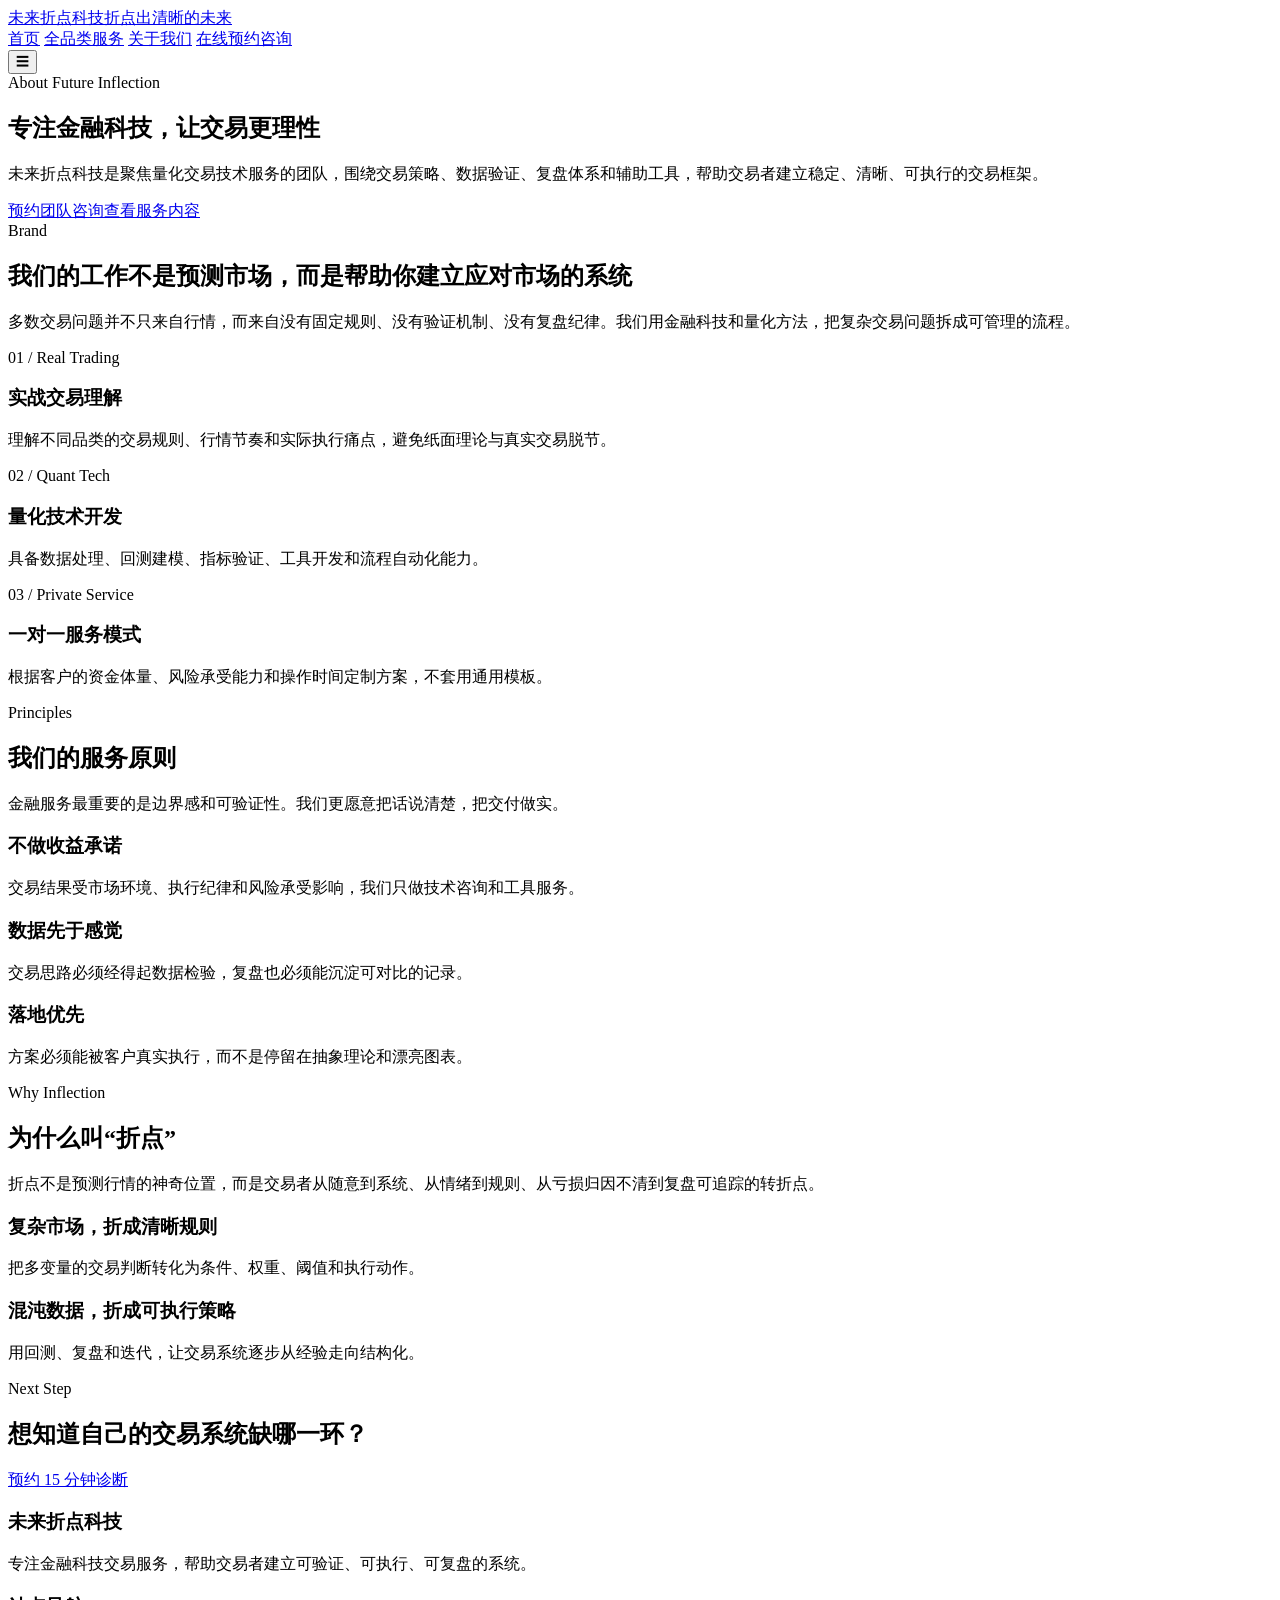
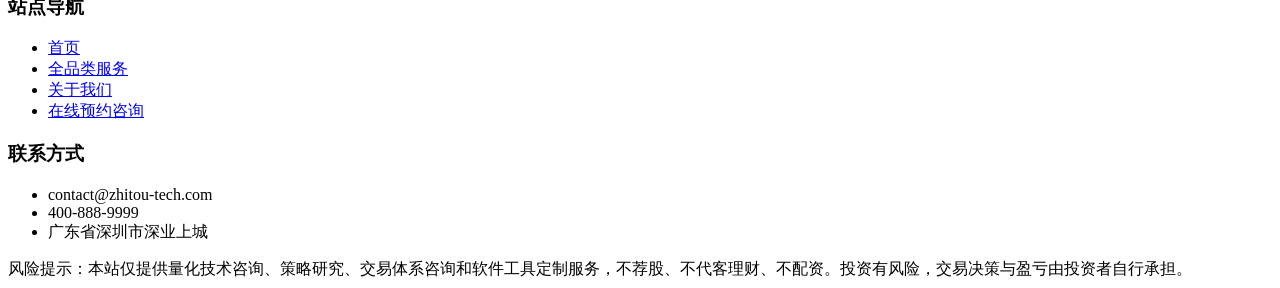
==== about.html @ 55a1f076 "publish site: about.html" ====
<!DOCTYPE html>
<html lang="zh-CN">
<head>
  <meta charset="UTF-8">
  <meta name="viewport" content="width=device-width, initial-scale=1.0">
  <title>关于我们｜未来折点科技</title>
  <meta name="description" content="了解未来折点科技的团队能力、服务理念和金融科技背景，我们专注量化交易技术咨询、策略研究和工具定制开发。">
  <meta name="keywords" content="未来折点科技,金融科技团队,量化交易团队,交易系统咨询,策略研究">
  <meta name="robots" content="index,follow">
  <link rel="canonical" href="https://example.com/about">
  <meta property="og:title" content="关于我们｜未来折点科技">
  <meta property="og:description" content="专注金融科技，用系统化方法帮助交易者把经验沉淀为规则。">
  <meta property="og:type" content="website">
  <meta property="og:url" content="https://example.com/about">
  <link rel="stylesheet" href="assets/styles.css">
  <script type="application/ld+json">
  {
    "@context": "https://schema.org",
    "@type": "AboutPage",
    "name": "关于未来折点科技",
    "url": "https://example.com/about",
    "isPartOf": {"@type": "WebSite", "name": "未来折点科技", "url": "https://example.com/"}
  }
  </script>
</head>
<body>
  <div class="progress" data-progress></div>
  <header class="site-header">
    <div class="container nav-wrap">
      <a class="brand" href="index.html"><span class="brand-mark"></span><span>未来折点科技<span class="brand-sub">折点出清晰的未来</span></span></a>
      <nav class="nav-links" data-nav>
        <a href="index.html">首页</a>
        <a href="services.html">全品类服务</a>
        <a class="active" href="about.html">关于我们</a>
        <a class="nav-cta" href="booking.html">在线预约咨询</a>
      </nav>
      <button class="menu-button" data-menu-button aria-label="打开导航" aria-expanded="false">☰</button>
    </div>
  </header>

  <main>
    <section class="page-hero">
      <div class="container">
        <div class="eyebrow">About Future Inflection</div>
        <h1>专注金融科技，让交易更理性</h1>
        <p class="lead">未来折点科技是聚焦量化交易技术服务的团队，围绕交易策略、数据验证、复盘体系和辅助工具，帮助交易者建立稳定、清晰、可执行的交易框架。</p>
        <div class="actions"><a class="button" href="booking.html">预约团队咨询</a><a class="button secondary" href="services.html">查看服务内容</a></div>
      </div>
    </section>

    <section class="section">
      <div class="container">
        <div class="section-head">
          <div><div class="section-kicker">Brand</div><h2>我们的工作不是预测市场，而是帮助你建立应对市场的系统</h2></div>
          <p>多数交易问题并不只来自行情，而来自没有固定规则、没有验证机制、没有复盘纪律。我们用金融科技和量化方法，把复杂交易问题拆成可管理的流程。</p>
        </div>
        <div class="cards-3">
          <article class="card"><div class="card-index">01 / Real Trading</div><h3>实战交易理解</h3><p>理解不同品类的交易规则、行情节奏和实际执行痛点，避免纸面理论与真实交易脱节。</p></article>
          <article class="card"><div class="card-index">02 / Quant Tech</div><h3>量化技术开发</h3><p>具备数据处理、回测建模、指标验证、工具开发和流程自动化能力。</p></article>
          <article class="card"><div class="card-index">03 / Private Service</div><h3>一对一服务模式</h3><p>根据客户的资金体量、风险承受能力和操作时间定制方案，不套用通用模板。</p></article>
        </div>
      </div>
    </section>

    <section class="section compact">
      <div class="container panel-band">
        <div class="section-head">
          <div><div class="section-kicker">Principles</div><h2>我们的服务原则</h2></div>
          <p>金融服务最重要的是边界感和可验证性。我们更愿意把话说清楚，把交付做实。</p>
        </div>
        <div class="cards-3">
          <article class="quote-card"><h3>不做收益承诺</h3><p>交易结果受市场环境、执行纪律和风险承受影响，我们只做技术咨询和工具服务。</p></article>
          <article class="quote-card"><h3>数据先于感觉</h3><p>交易思路必须经得起数据检验，复盘也必须能沉淀可对比的记录。</p></article>
          <article class="quote-card"><h3>落地优先</h3><p>方案必须能被客户真实执行，而不是停留在抽象理论和漂亮图表。</p></article>
        </div>
      </div>
    </section>

    <section class="section">
      <div class="container">
        <div class="section-head">
          <div><div class="section-kicker">Why Inflection</div><h2>为什么叫“折点”</h2></div>
          <p>折点不是预测行情的神奇位置，而是交易者从随意到系统、从情绪到规则、从亏损归因不清到复盘可追踪的转折点。</p>
        </div>
        <div class="cards-2">
          <article class="card"><h3>复杂市场，折成清晰规则</h3><p>把多变量的交易判断转化为条件、权重、阈值和执行动作。</p></article>
          <article class="card"><h3>混沌数据，折成可执行策略</h3><p>用回测、复盘和迭代，让交易系统逐步从经验走向结构化。</p></article>
        </div>
      </div>
    </section>

    <section class="section compact">
      <div class="container panel-band">
        <div class="section-head">
          <div><div class="section-kicker">Next Step</div><h2>想知道自己的交易系统缺哪一环？</h2></div>
          <div class="actions"><a class="button gold" href="booking.html">预约 15 分钟诊断</a></div>
        </div>
      </div>
    </section>
  </main>

  <footer class="footer">
    <div class="container footer-grid">
      <div><h3>未来折点科技</h3><p>专注金融科技交易服务，帮助交易者建立可验证、可执行、可复盘的系统。</p></div>
      <div><h3>站点导航</h3><ul><li><a href="index.html">首页</a></li><li><a href="services.html">全品类服务</a></li><li><a href="about.html">关于我们</a></li><li><a href="booking.html">在线预约咨询</a></li></ul></div>
      <div><h3>联系方式</h3><ul><li>contact@zhitou-tech.com</li><li>400-888-9999</li><li>广东省深圳市深业上城</li></ul></div>
    </div>
    <div class="container disclaimer">风险提示：本站仅提供量化技术咨询、策略研究、交易体系咨询和软件工具定制服务，不荐股、不代客理财、不配资。投资有风险，交易决策与盈亏由投资者自行承担。</div>
  </footer>
  <script src="assets/app.js"></script>
</body>
</html>
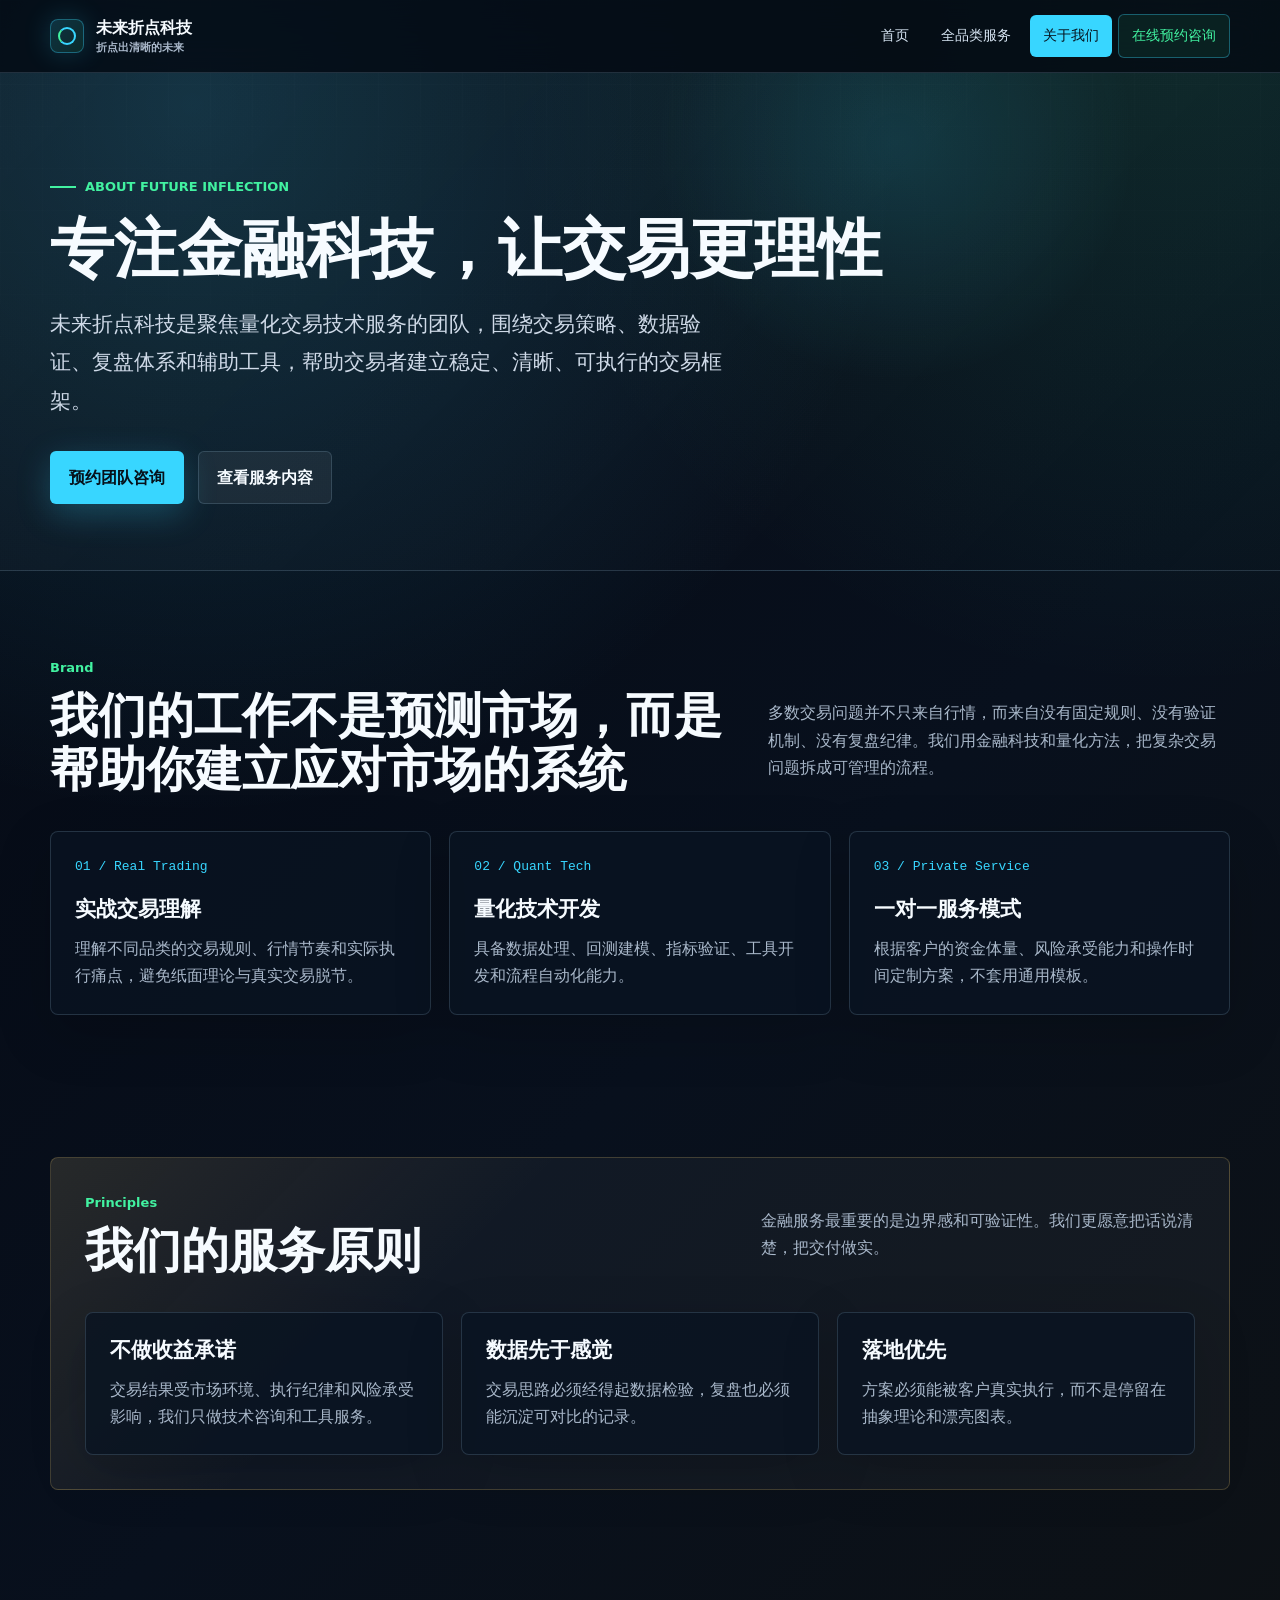
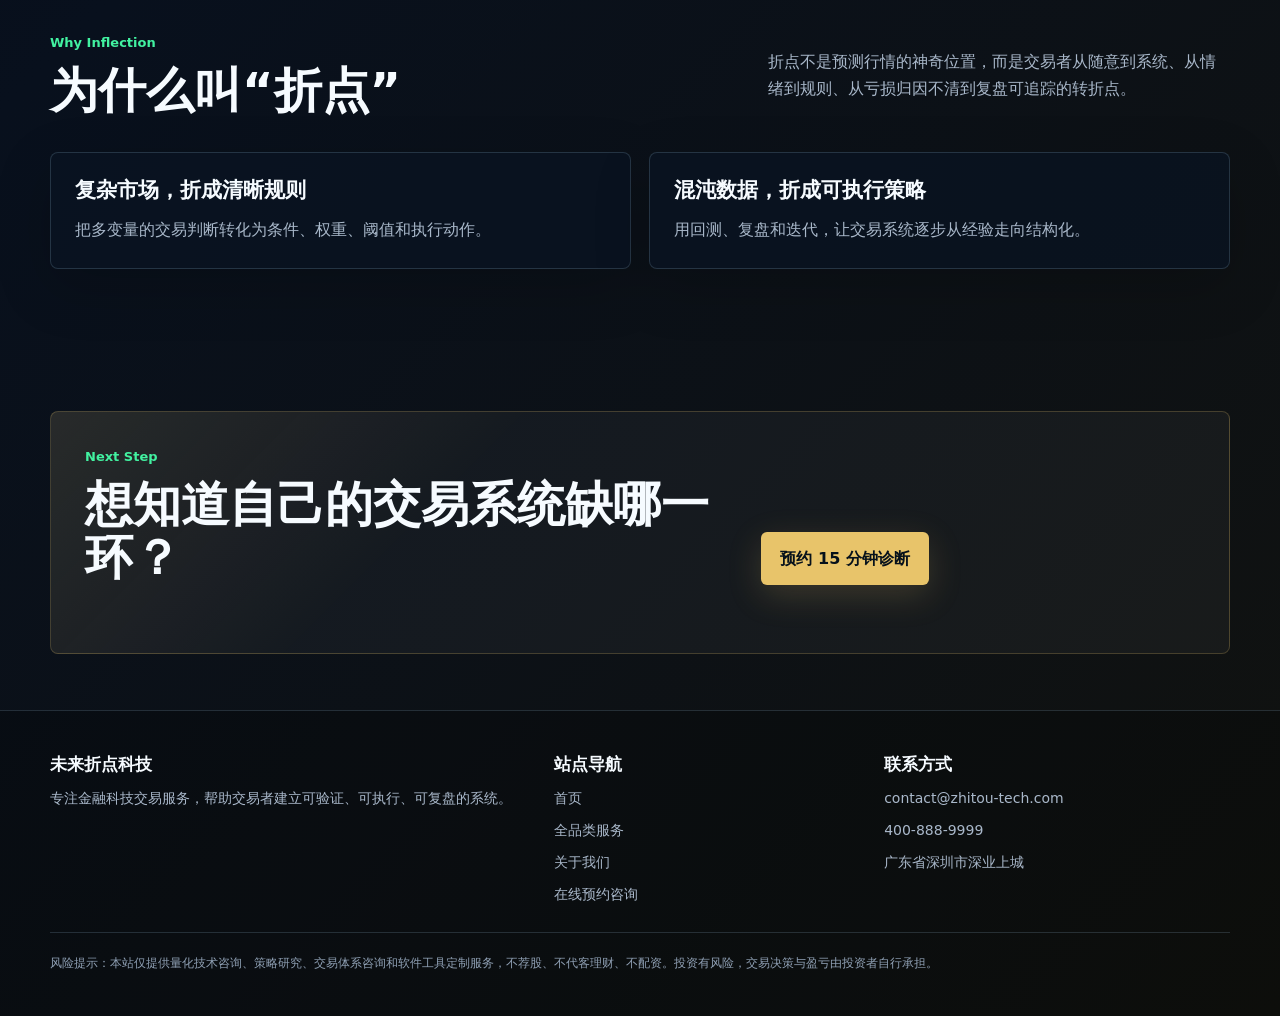
==== commit ef0242c8: "update GitHub Pages URL: about.html" ====
--- a/about.html
+++ b/about.html
@@ -7,19 +7,19 @@
   <meta name="description" content="了解未来折点科技的团队能力、服务理念和金融科技背景，我们专注量化交易技术咨询、策略研究和工具定制开发。">
   <meta name="keywords" content="未来折点科技,金融科技团队,量化交易团队,交易系统咨询,策略研究">
   <meta name="robots" content="index,follow">
-  <link rel="canonical" href="https://example.com/about">
+  <link rel="canonical" href="https://lihengw2-cpu.github.io/future-inflection-tech-site/about">
   <meta property="og:title" content="关于我们｜未来折点科技">
   <meta property="og:description" content="专注金融科技，用系统化方法帮助交易者把经验沉淀为规则。">
   <meta property="og:type" content="website">
-  <meta property="og:url" content="https://example.com/about">
+  <meta property="og:url" content="https://lihengw2-cpu.github.io/future-inflection-tech-site/about">
   <link rel="stylesheet" href="assets/styles.css">
   <script type="application/ld+json">
   {
     "@context": "https://schema.org",
     "@type": "AboutPage",
     "name": "关于未来折点科技",
-    "url": "https://example.com/about",
-    "isPartOf": {"@type": "WebSite", "name": "未来折点科技", "url": "https://example.com/"}
+    "url": "https://lihengw2-cpu.github.io/future-inflection-tech-site/about",
+    "isPartOf": {"@type": "WebSite", "name": "未来折点科技", "url": "https://lihengw2-cpu.github.io/future-inflection-tech-site/"}
   }
   </script>
 </head>
--- a/assets/styles.css
+++ b/assets/styles.css
@@ -0,0 +1,848 @@
+:root {
+  --bg: #050913;
+  --bg-2: #081422;
+  --panel: rgba(10, 20, 34, 0.78);
+  --panel-solid: #0c1726;
+  --line: rgba(178, 220, 255, 0.16);
+  --line-strong: rgba(56, 214, 255, 0.34);
+  --text: #f6fbff;
+  --muted: #a9b8ca;
+  --soft: #d8e6f4;
+  --cyan: #38d6ff;
+  --green: #42f2a1;
+  --gold: #e8c46a;
+  --danger: #ff6b6b;
+  --shadow: 0 24px 80px rgba(0, 0, 0, 0.34);
+  --radius: 8px;
+  color-scheme: dark;
+}
+
+* {
+  box-sizing: border-box;
+}
+
+html {
+  scroll-behavior: smooth;
+}
+
+body {
+  margin: 0;
+  font-family: Inter, "PingFang SC", "Microsoft YaHei", system-ui, sans-serif;
+  color: var(--text);
+  background:
+    radial-gradient(circle at 15% 4%, rgba(56, 214, 255, 0.18), transparent 26%),
+    radial-gradient(circle at 92% 0%, rgba(66, 242, 161, 0.12), transparent 24%),
+    linear-gradient(135deg, var(--bg), #08101d 44%, #11120f 100%);
+  letter-spacing: 0;
+  line-height: 1.7;
+}
+
+body::before {
+  content: "";
+  position: fixed;
+  inset: 0;
+  pointer-events: none;
+  opacity: 0.24;
+  background-image:
+    linear-gradient(rgba(255, 255, 255, 0.06) 1px, transparent 1px),
+    linear-gradient(90deg, rgba(255, 255, 255, 0.06) 1px, transparent 1px);
+  background-size: 42px 42px;
+  mask-image: linear-gradient(to bottom, black, transparent 78%);
+  z-index: -1;
+}
+
+a {
+  color: inherit;
+  text-decoration: none;
+}
+
+img {
+  display: block;
+  max-width: 100%;
+}
+
+button,
+input,
+select,
+textarea {
+  font: inherit;
+}
+
+.progress {
+  position: fixed;
+  inset: 0 auto auto 0;
+  width: 0;
+  height: 3px;
+  background: linear-gradient(90deg, var(--cyan), var(--green));
+  z-index: 100;
+}
+
+.container {
+  width: min(1180px, calc(100% - 40px));
+  margin: 0 auto;
+}
+
+.site-header {
+  position: sticky;
+  top: 0;
+  z-index: 50;
+  border-bottom: 1px solid var(--line);
+  background: rgba(5, 9, 19, 0.78);
+  backdrop-filter: blur(18px);
+}
+
+.nav-wrap {
+  min-height: 72px;
+  display: flex;
+  align-items: center;
+  justify-content: space-between;
+  gap: 24px;
+}
+
+.brand {
+  display: flex;
+  align-items: center;
+  gap: 12px;
+  font-weight: 850;
+  color: var(--text);
+  white-space: nowrap;
+}
+
+.brand-mark {
+  width: 34px;
+  height: 34px;
+  border: 1px solid var(--line-strong);
+  border-radius: 8px;
+  display: grid;
+  place-items: center;
+  background: linear-gradient(135deg, rgba(56, 214, 255, 0.18), rgba(66, 242, 161, 0.12));
+  box-shadow: 0 0 28px rgba(56, 214, 255, 0.2);
+}
+
+.brand-mark::before {
+  content: "";
+  width: 14px;
+  height: 14px;
+  border: 2px solid var(--cyan);
+  border-left-color: var(--green);
+  border-radius: 50%;
+}
+
+.brand-sub {
+  display: block;
+  font-size: 11px;
+  font-weight: 650;
+  color: var(--muted);
+  margin-top: -2px;
+}
+
+.nav-links {
+  display: flex;
+  align-items: center;
+  gap: 6px;
+}
+
+.nav-links a {
+  color: var(--soft);
+  padding: 9px 13px;
+  border-radius: 6px;
+  font-size: 14px;
+}
+
+.nav-links a:hover,
+.nav-links a.active {
+  color: #06111b;
+  background: var(--cyan);
+}
+
+.nav-cta {
+  border: 1px solid var(--line-strong);
+  color: var(--green) !important;
+  background: rgba(66, 242, 161, 0.08);
+}
+
+.menu-button {
+  display: none;
+  width: 42px;
+  height: 42px;
+  border: 1px solid var(--line);
+  border-radius: 6px;
+  color: var(--text);
+  background: rgba(255, 255, 255, 0.05);
+}
+
+.ticker {
+  overflow: hidden;
+  border-bottom: 1px solid rgba(255, 255, 255, 0.08);
+  background: rgba(0, 0, 0, 0.24);
+}
+
+.ticker-track {
+  display: flex;
+  gap: 36px;
+  width: max-content;
+  padding: 9px 0;
+  animation: ticker 32s linear infinite;
+  color: var(--muted);
+  font-family: "Consolas", "SFMono-Regular", monospace;
+  font-size: 13px;
+}
+
+.ticker strong {
+  color: var(--green);
+  font-weight: 700;
+}
+
+.ticker .down {
+  color: var(--danger);
+}
+
+@keyframes ticker {
+  from { transform: translateX(0); }
+  to { transform: translateX(-50%); }
+}
+
+.hero {
+  position: relative;
+  min-height: 720px;
+  display: grid;
+  align-items: center;
+  overflow: hidden;
+}
+
+.hero-media {
+  position: absolute;
+  inset: 0;
+  z-index: -2;
+}
+
+.hero-media img {
+  width: 100%;
+  height: 100%;
+  object-fit: cover;
+}
+
+.hero::after {
+  content: "";
+  position: absolute;
+  inset: 0;
+  z-index: -1;
+  background:
+    linear-gradient(90deg, rgba(5, 9, 19, 0.98) 0%, rgba(5, 9, 19, 0.82) 36%, rgba(5, 9, 19, 0.34) 70%, rgba(5, 9, 19, 0.68) 100%),
+    linear-gradient(180deg, rgba(5, 9, 19, 0.10), rgba(5, 9, 19, 0.92));
+}
+
+.hero-grid {
+  display: grid;
+  grid-template-columns: minmax(0, 1.08fr) minmax(320px, 0.72fr);
+  gap: 42px;
+  align-items: center;
+  padding: 70px 0;
+}
+
+.eyebrow {
+  display: inline-flex;
+  align-items: center;
+  gap: 9px;
+  color: var(--green);
+  font-weight: 820;
+  font-size: 13px;
+  text-transform: uppercase;
+  margin-bottom: 18px;
+}
+
+.eyebrow::before {
+  content: "";
+  width: 26px;
+  height: 2px;
+  background: var(--green);
+}
+
+h1,
+h2,
+h3,
+p {
+  margin-top: 0;
+}
+
+h1 {
+  max-width: 760px;
+  font-size: clamp(42px, 6vw, 76px);
+  line-height: 1.04;
+  margin-bottom: 22px;
+  font-weight: 900;
+}
+
+.lead {
+  max-width: 680px;
+  color: #cfdae8;
+  font-size: clamp(17px, 2vw, 21px);
+  line-height: 1.85;
+  margin-bottom: 30px;
+}
+
+.hero-actions,
+.actions {
+  display: flex;
+  gap: 14px;
+  flex-wrap: wrap;
+}
+
+.button {
+  display: inline-flex;
+  align-items: center;
+  justify-content: center;
+  min-height: 46px;
+  padding: 12px 18px;
+  border-radius: 6px;
+  border: 1px solid transparent;
+  font-weight: 820;
+  color: #06111b;
+  background: var(--cyan);
+  box-shadow: 0 10px 34px rgba(56, 214, 255, 0.24);
+}
+
+.button:hover {
+  transform: translateY(-1px);
+}
+
+.button.secondary {
+  color: var(--text);
+  border-color: var(--line);
+  background: rgba(255, 255, 255, 0.06);
+  box-shadow: none;
+}
+
+.button.gold {
+  background: var(--gold);
+  box-shadow: 0 10px 34px rgba(232, 196, 106, 0.18);
+}
+
+.terminal-card {
+  border: 1px solid var(--line-strong);
+  border-radius: var(--radius);
+  background: rgba(4, 12, 22, 0.82);
+  box-shadow: var(--shadow);
+  overflow: hidden;
+}
+
+.terminal-top {
+  display: flex;
+  align-items: center;
+  gap: 7px;
+  padding: 12px 14px;
+  border-bottom: 1px solid var(--line);
+  color: var(--muted);
+  font-size: 12px;
+}
+
+.dot {
+  width: 8px;
+  height: 8px;
+  border-radius: 50%;
+  background: var(--cyan);
+  box-shadow: 0 0 14px currentColor;
+}
+
+.terminal-body {
+  padding: 18px;
+}
+
+.score {
+  display: grid;
+  grid-template-columns: 110px 1fr;
+  gap: 18px;
+  align-items: center;
+  margin-bottom: 18px;
+}
+
+.score-ring {
+  width: 110px;
+  height: 110px;
+  border-radius: 50%;
+  display: grid;
+  place-items: center;
+  color: var(--green);
+  font-size: 30px;
+  font-weight: 900;
+  background:
+    radial-gradient(circle at center, #071320 48%, transparent 50%),
+    conic-gradient(var(--green) 0 68%, rgba(255, 255, 255, 0.08) 68% 100%);
+}
+
+.terminal-card p {
+  color: var(--muted);
+}
+
+.bars {
+  display: grid;
+  gap: 10px;
+}
+
+.bar {
+  height: 8px;
+  border-radius: 99px;
+  background: rgba(255, 255, 255, 0.08);
+  overflow: hidden;
+}
+
+.bar span {
+  display: block;
+  height: 100%;
+  border-radius: inherit;
+  background: linear-gradient(90deg, var(--cyan), var(--green));
+}
+
+.metric-grid {
+  display: grid;
+  grid-template-columns: repeat(4, minmax(0, 1fr));
+  gap: 14px;
+  margin-top: 32px;
+}
+
+.metric-card,
+.card,
+.service-card,
+.process-card,
+.quote-card {
+  border: 1px solid var(--line);
+  border-radius: var(--radius);
+  background: var(--panel);
+  box-shadow: 0 18px 56px rgba(0, 0, 0, 0.18);
+}
+
+.metric-card {
+  padding: 16px;
+}
+
+.metric-card strong {
+  display: block;
+  color: var(--text);
+  font-size: 27px;
+  line-height: 1.1;
+}
+
+.metric-card span {
+  color: var(--muted);
+  font-size: 13px;
+}
+
+.section {
+  padding: 86px 0;
+}
+
+.section.compact {
+  padding: 56px 0;
+}
+
+.section-head {
+  display: grid;
+  grid-template-columns: minmax(0, 0.82fr) minmax(280px, 0.55fr);
+  gap: 30px;
+  align-items: end;
+  margin-bottom: 34px;
+}
+
+.section-kicker {
+  color: var(--green);
+  font-size: 13px;
+  font-weight: 820;
+  margin-bottom: 10px;
+}
+
+h2 {
+  font-size: clamp(30px, 4vw, 48px);
+  line-height: 1.12;
+  margin-bottom: 0;
+}
+
+.section-head p,
+.muted {
+  color: var(--muted);
+}
+
+.cards-3,
+.cards-4,
+.cards-2 {
+  display: grid;
+  gap: 18px;
+}
+
+.cards-3 {
+  grid-template-columns: repeat(3, minmax(0, 1fr));
+}
+
+.cards-4 {
+  grid-template-columns: repeat(4, minmax(0, 1fr));
+}
+
+.cards-2 {
+  grid-template-columns: repeat(2, minmax(0, 1fr));
+}
+
+.card,
+.service-card,
+.process-card,
+.quote-card {
+  padding: 24px;
+}
+
+.card:hover,
+.service-card:hover {
+  border-color: var(--line-strong);
+}
+
+.card-index {
+  color: var(--cyan);
+  font-family: "Consolas", monospace;
+  font-size: 13px;
+  margin-bottom: 18px;
+}
+
+h3 {
+  font-size: 21px;
+  line-height: 1.3;
+  margin-bottom: 12px;
+}
+
+.card p,
+.service-card p,
+.process-card p,
+.quote-card p {
+  color: var(--muted);
+  margin-bottom: 0;
+}
+
+.chip-row {
+  display: flex;
+  flex-wrap: wrap;
+  gap: 8px;
+  margin-top: 18px;
+}
+
+.chip {
+  color: var(--soft);
+  border: 1px solid var(--line);
+  border-radius: 999px;
+  padding: 5px 10px;
+  font-size: 12px;
+  background: rgba(255, 255, 255, 0.04);
+}
+
+.panel-band {
+  border: 1px solid rgba(232, 196, 106, 0.22);
+  border-radius: var(--radius);
+  background:
+    linear-gradient(135deg, rgba(232, 196, 106, 0.10), transparent 34%),
+    rgba(255, 255, 255, 0.04);
+  padding: 34px;
+}
+
+.case-card {
+  display: grid;
+  grid-template-columns: 1fr 1fr;
+  gap: 16px;
+  align-items: stretch;
+}
+
+.before,
+.after {
+  border-radius: 6px;
+  padding: 18px;
+}
+
+.before {
+  background: rgba(255, 107, 107, 0.09);
+  border: 1px solid rgba(255, 107, 107, 0.20);
+}
+
+.after {
+  background: rgba(66, 242, 161, 0.09);
+  border: 1px solid rgba(66, 242, 161, 0.22);
+}
+
+.list {
+  list-style: none;
+  padding: 0;
+  margin: 0;
+  display: grid;
+  gap: 12px;
+}
+
+.list li {
+  display: flex;
+  gap: 10px;
+  color: var(--soft);
+}
+
+.list li::before {
+  content: "";
+  flex: 0 0 8px;
+  width: 8px;
+  height: 8px;
+  margin-top: 10px;
+  border-radius: 50%;
+  background: var(--green);
+  box-shadow: 0 0 12px var(--green);
+}
+
+.page-hero {
+  padding: 96px 0 66px;
+  border-bottom: 1px solid var(--line);
+  background:
+    radial-gradient(circle at 70% 14%, rgba(56, 214, 255, 0.14), transparent 24%),
+    linear-gradient(135deg, rgba(255, 255, 255, 0.03), transparent);
+}
+
+.page-hero h1 {
+  max-width: 900px;
+  font-size: clamp(38px, 5vw, 64px);
+}
+
+.service-card.featured {
+  border-color: rgba(232, 196, 106, 0.36);
+  background:
+    linear-gradient(135deg, rgba(232, 196, 106, 0.12), transparent 34%),
+    var(--panel);
+}
+
+.service-meta {
+  display: grid;
+  gap: 10px;
+  margin-top: 20px;
+  padding-top: 18px;
+  border-top: 1px solid var(--line);
+  color: var(--soft);
+  font-size: 14px;
+}
+
+.process-card strong {
+  display: inline-grid;
+  place-items: center;
+  width: 36px;
+  height: 36px;
+  margin-bottom: 18px;
+  border-radius: 50%;
+  color: #06111b;
+  background: var(--cyan);
+}
+
+.booking-layout {
+  display: grid;
+  grid-template-columns: minmax(0, 0.78fr) minmax(340px, 0.56fr);
+  gap: 24px;
+  align-items: start;
+}
+
+.form-panel {
+  border: 1px solid var(--line-strong);
+  border-radius: var(--radius);
+  background: rgba(7, 15, 27, 0.88);
+  padding: 24px;
+  box-shadow: var(--shadow);
+}
+
+.field {
+  display: grid;
+  gap: 8px;
+  margin-bottom: 16px;
+}
+
+label {
+  color: var(--soft);
+  font-weight: 720;
+  font-size: 14px;
+}
+
+input,
+select,
+textarea {
+  width: 100%;
+  border: 1px solid var(--line);
+  border-radius: 6px;
+  color: var(--text);
+  background: rgba(255, 255, 255, 0.06);
+  padding: 12px 13px;
+  outline: none;
+}
+
+textarea {
+  resize: vertical;
+  min-height: 112px;
+}
+
+input:focus,
+select:focus,
+textarea:focus,
+button:focus-visible,
+a:focus-visible {
+  outline: 2px solid var(--cyan);
+  outline-offset: 3px;
+}
+
+.radio-grid {
+  display: grid;
+  grid-template-columns: repeat(2, minmax(0, 1fr));
+  gap: 10px;
+}
+
+.radio-grid label {
+  display: flex;
+  gap: 8px;
+  align-items: center;
+  min-height: 46px;
+  border: 1px solid var(--line);
+  border-radius: 6px;
+  padding: 10px;
+  cursor: pointer;
+  background: rgba(255, 255, 255, 0.04);
+}
+
+.radio-grid input {
+  width: auto;
+}
+
+.result {
+  display: none;
+  margin-top: 16px;
+  padding: 14px;
+  border-radius: 6px;
+  border: 1px solid rgba(66, 242, 161, 0.26);
+  color: #d8fff0;
+  background: rgba(66, 242, 161, 0.08);
+}
+
+.result.visible {
+  display: block;
+}
+
+.footer {
+  border-top: 1px solid var(--line);
+  background: rgba(0, 0, 0, 0.22);
+  padding: 42px 0;
+}
+
+.footer-grid {
+  display: grid;
+  grid-template-columns: 1.1fr 0.7fr 0.8fr;
+  gap: 28px;
+}
+
+.footer h3 {
+  font-size: 17px;
+}
+
+.footer p,
+.footer a,
+.footer li {
+  color: var(--muted);
+  font-size: 14px;
+}
+
+.footer ul {
+  list-style: none;
+  margin: 0;
+  padding: 0;
+  display: grid;
+  gap: 8px;
+}
+
+.disclaimer {
+  margin-top: 26px;
+  padding-top: 20px;
+  border-top: 1px solid var(--line);
+  color: #8fa0b4;
+  font-size: 12px;
+}
+
+.floating-cta {
+  position: fixed;
+  right: 22px;
+  bottom: 22px;
+  z-index: 40;
+}
+
+@media (max-width: 960px) {
+  .nav-links {
+    position: fixed;
+    left: 20px;
+    right: 20px;
+    top: 78px;
+    display: none;
+    flex-direction: column;
+    align-items: stretch;
+    border: 1px solid var(--line);
+    border-radius: 8px;
+    background: rgba(5, 9, 19, 0.96);
+    padding: 12px;
+  }
+
+  .nav-links.open {
+    display: flex;
+  }
+
+  .menu-button {
+    display: block;
+  }
+
+  .hero {
+    min-height: auto;
+  }
+
+  .hero-grid,
+  .section-head,
+  .booking-layout,
+  .footer-grid {
+    grid-template-columns: 1fr;
+  }
+
+  .metric-grid,
+  .cards-4,
+  .cards-3,
+  .cards-2 {
+    grid-template-columns: 1fr;
+  }
+
+  .case-card {
+    grid-template-columns: 1fr;
+  }
+
+  .terminal-card {
+    max-width: 520px;
+  }
+}
+
+@media (max-width: 560px) {
+  .container {
+    width: min(100% - 28px, 1180px);
+  }
+
+  .brand-sub {
+    display: none;
+  }
+
+  .hero-actions,
+  .actions,
+  .radio-grid {
+    display: grid;
+    grid-template-columns: 1fr;
+  }
+
+  .button {
+    width: 100%;
+  }
+
+  .section,
+  .page-hero {
+    padding: 60px 0;
+  }
+
+  .panel-band {
+    padding: 22px;
+  }
+
+  .floating-cta {
+    left: 14px;
+    right: 14px;
+  }
+}
